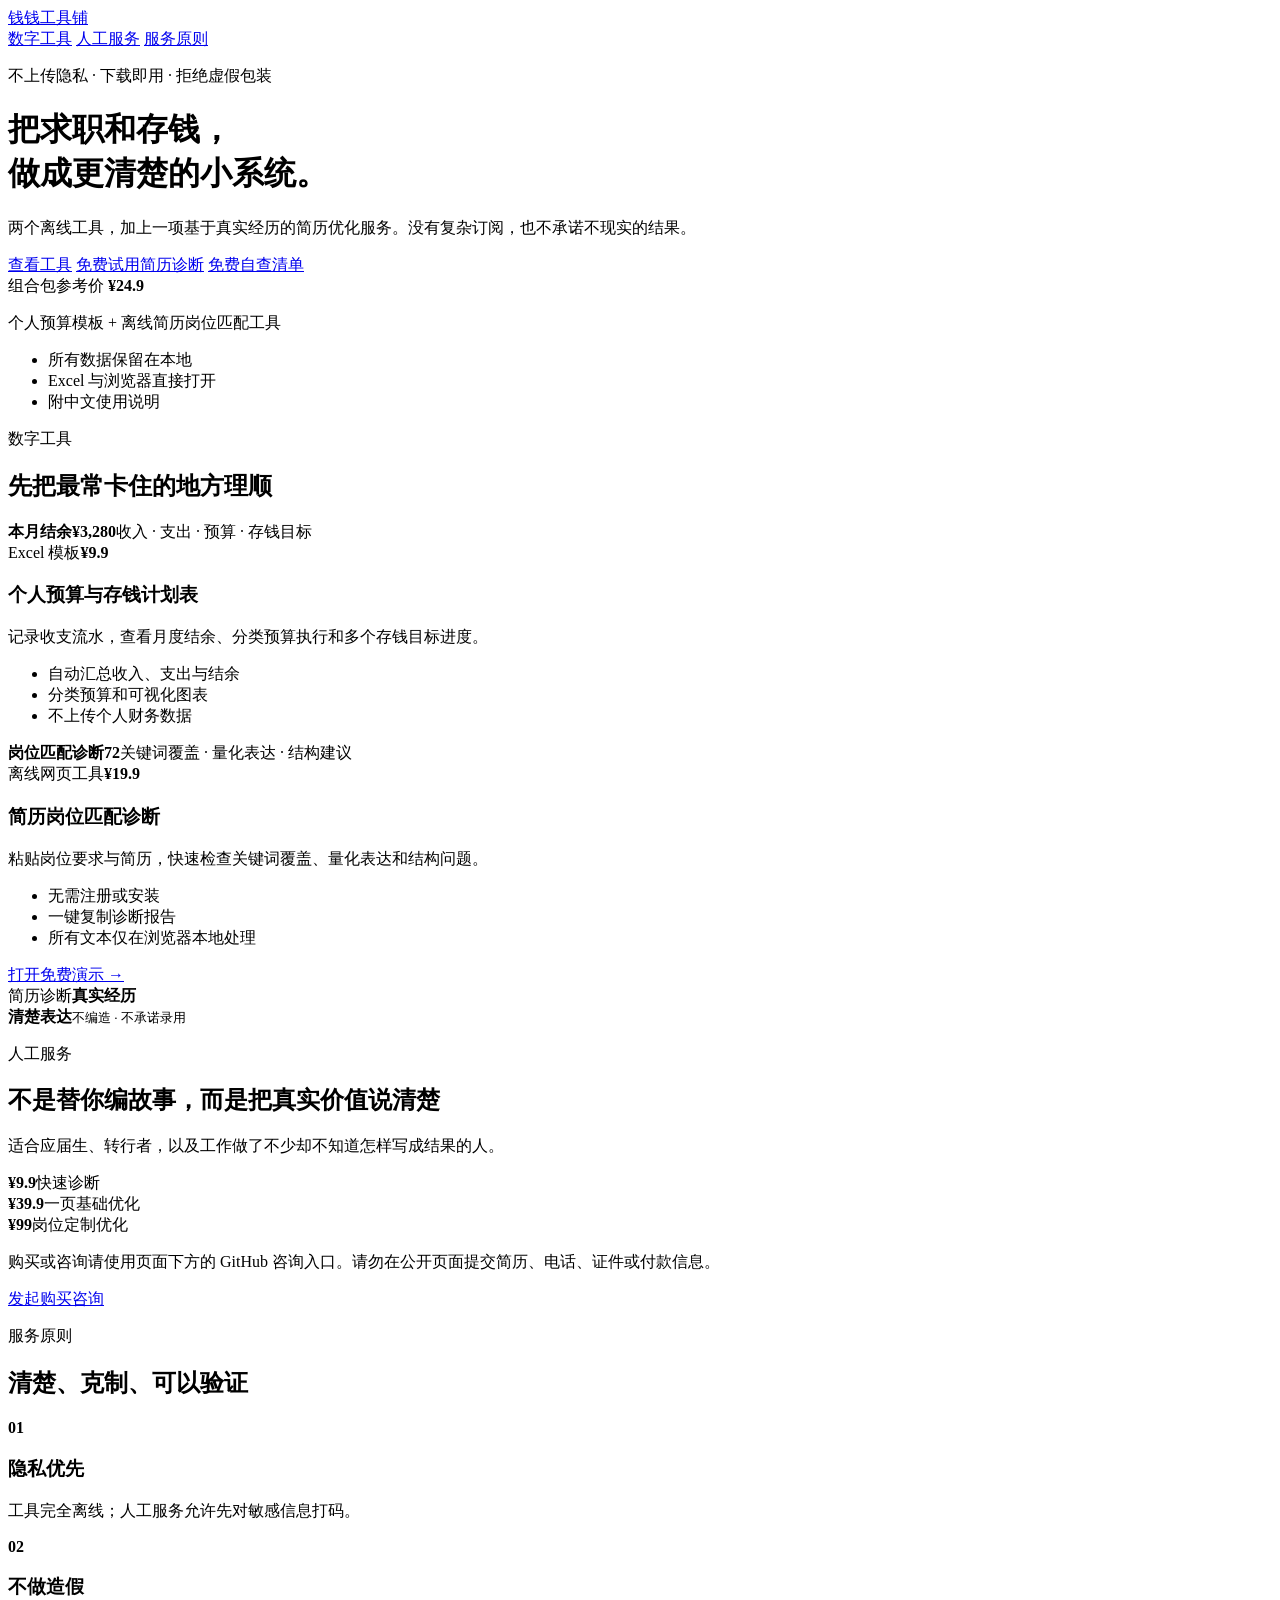
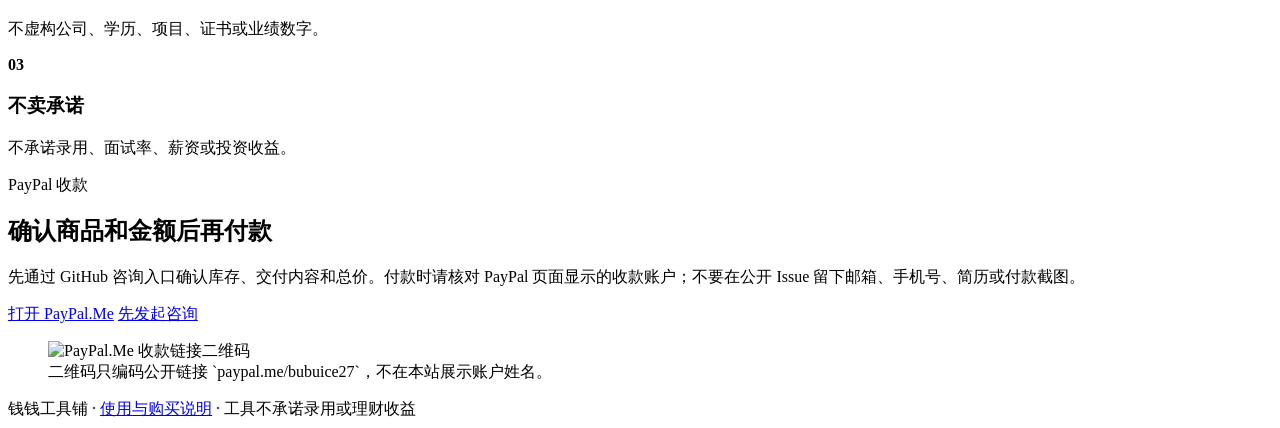
==== index.html @ 722dbca2 "Add initial HTML structure for 钱钱工具铺 website This HTML file contains the structure and content for t" ====
<!doctype html>
<html lang="zh-CN">
<head>
  <meta charset="utf-8">
  <meta name="viewport" content="width=device-width, initial-scale=1">
  <meta name="description" content="钱钱工具铺：离线简历诊断、个人预算模板与真实简历优化服务。">
  <title>钱钱工具铺</title>
  <link rel="stylesheet" href="styles.css">
</head>
<body>
  <header class="hero">
    <nav class="nav wrap">
      <a class="brand" href="#top">钱钱工具铺</a>
      <div class="nav-links">
        <a href="#products">数字工具</a>
        <a href="#service">人工服务</a>
        <a href="#principles">服务原则</a>
      </div>
    </nav>

    <div class="hero-grid wrap" id="top">
      <div>
        <p class="eyebrow">不上传隐私 · 下载即用 · 拒绝虚假包装</p>
        <h1>把求职和存钱，<br>做成更清楚的小系统。</h1>
        <p class="hero-copy">两个离线工具，加上一项基于真实经历的简历优化服务。没有复杂订阅，也不承诺不现实的结果。</p>
        <div class="actions">
          <a class="button primary" href="#products">查看工具</a>
          <a class="button secondary" href="resume.html">免费试用简历诊断</a>
          <a class="button secondary" href="free-checklist.html">免费自查清单</a>
        </div>
      </div>
      <aside class="hero-card">
        <span>组合包参考价</span>
        <strong>¥24.9</strong>
        <p>个人预算模板 + 离线简历岗位匹配工具</p>
        <ul>
          <li>所有数据保留在本地</li>
          <li>Excel 与浏览器直接打开</li>
          <li>附中文使用说明</li>
        </ul>
      </aside>
    </div>
  </header>

  <main>
    <section class="section wrap" id="products">
      <div class="section-heading">
        <p class="eyebrow">数字工具</p>
        <h2>先把最常卡住的地方理顺</h2>
      </div>

      <div class="product-grid">
        <article class="product-card">
          <div class="mock-preview budget-mock" aria-label="个人预算模板示意图"><b>本月结余</b><strong>¥3,280</strong><span>收入 · 支出 · 预算 · 存钱目标</span></div>
          <div class="product-body">
            <div class="product-meta"><span>Excel 模板</span><strong>¥9.9</strong></div>
            <h3>个人预算与存钱计划表</h3>
            <p>记录收支流水，查看月度结余、分类预算执行和多个存钱目标进度。</p>
            <ul>
              <li>自动汇总收入、支出与结余</li>
              <li>分类预算和可视化图表</li>
              <li>不上传个人财务数据</li>
            </ul>
          </div>
        </article>

        <article class="product-card">
          <div class="mock-preview resume-mock" aria-label="简历岗位匹配工具示意图"><b>岗位匹配诊断</b><strong>72</strong><span>关键词覆盖 · 量化表达 · 结构建议</span></div>
          <div class="product-body">
            <div class="product-meta"><span>离线网页工具</span><strong>¥19.9</strong></div>
            <h3>简历岗位匹配诊断</h3>
            <p>粘贴岗位要求与简历，快速检查关键词覆盖、量化表达和结构问题。</p>
            <ul>
              <li>无需注册或安装</li>
              <li>一键复制诊断报告</li>
              <li>所有文本仅在浏览器本地处理</li>
            </ul>
            <a class="text-link" href="resume.html">打开免费演示 →</a>
          </div>
        </article>
      </div>
    </section>

    <section class="service-section" id="service">
      <div class="service-grid wrap">
        <div class="service-visual"><span>简历诊断</span><strong>真实经历<br>清楚表达</strong><small>不编造 · 不承诺录用</small></div>
        <div>
          <p class="eyebrow">人工服务</p>
          <h2>不是替你编故事，而是把真实价值说清楚</h2>
          <p>适合应届生、转行者，以及工作做了不少却不知道怎样写成结果的人。</p>
          <div class="tiers">
            <div><strong>¥9.9</strong><span>快速诊断</span></div>
            <div><strong>¥39.9</strong><span>一页基础优化</span></div>
            <div><strong>¥99</strong><span>岗位定制优化</span></div>
          </div>
          <p class="contact-note">购买或咨询请使用页面下方的 GitHub 咨询入口。请勿在公开页面提交简历、电话、证件或付款信息。</p>
          <a class="button inquiry" href="https://github.com/clistina27/qianqian-tools/issues/new?template=purchase.yml">发起购买咨询</a>
        </div>
      </div>
    </section>

    <section class="section wrap" id="principles">
      <div class="section-heading">
        <p class="eyebrow">服务原则</p>
        <h2>清楚、克制、可以验证</h2>
      </div>
      <div class="principle-grid">
        <article><b>01</b><h3>隐私优先</h3><p>工具完全离线；人工服务允许先对敏感信息打码。</p></article>
        <article><b>02</b><h3>不做造假</h3><p>不虚构公司、学历、项目、证书或业绩数字。</p></article>
        <article><b>03</b><h3>不卖承诺</h3><p>不承诺录用、面试率、薪资或投资收益。</p></article>
      </div>
    </section>

    <section class="payment-section" id="payment">
      <div class="payment-grid wrap">
        <div>
          <p class="eyebrow">PayPal 收款</p>
          <h2>确认商品和金额后再付款</h2>
          <p>先通过 GitHub 咨询入口确认库存、交付内容和总价。付款时请核对 PayPal 页面显示的收款账户；不要在公开 Issue 留下邮箱、手机号、简历或付款截图。</p>
          <div class="actions payment-actions">
            <a class="button inquiry" href="https://paypal.me/bubuice27" target="_blank" rel="noopener noreferrer">打开 PayPal.Me</a>
            <a class="button outline" href="https://github.com/clistina27/qianqian-tools/issues/new?template=purchase.yml">先发起咨询</a>
          </div>
        </div>
        <figure class="payment-qr">
          <img src="https://api.qrserver.com/v1/create-qr-code/?size=600x600&amp;margin=24&amp;data=https%3A%2F%2Fpaypal.me%2Fbubuice27" alt="PayPal.Me 收款链接二维码">
          <figcaption>二维码只编码公开链接 `paypal.me/bubuice27`，不在本站展示账户姓名。</figcaption>
        </figure>
      </div>
    </section>
  </main>

  <footer><div class="wrap">钱钱工具铺 · <a href="TERMS.md">使用与购买说明</a> · 工具不承诺录用或理财收益</div></footer>
</body>
</html>
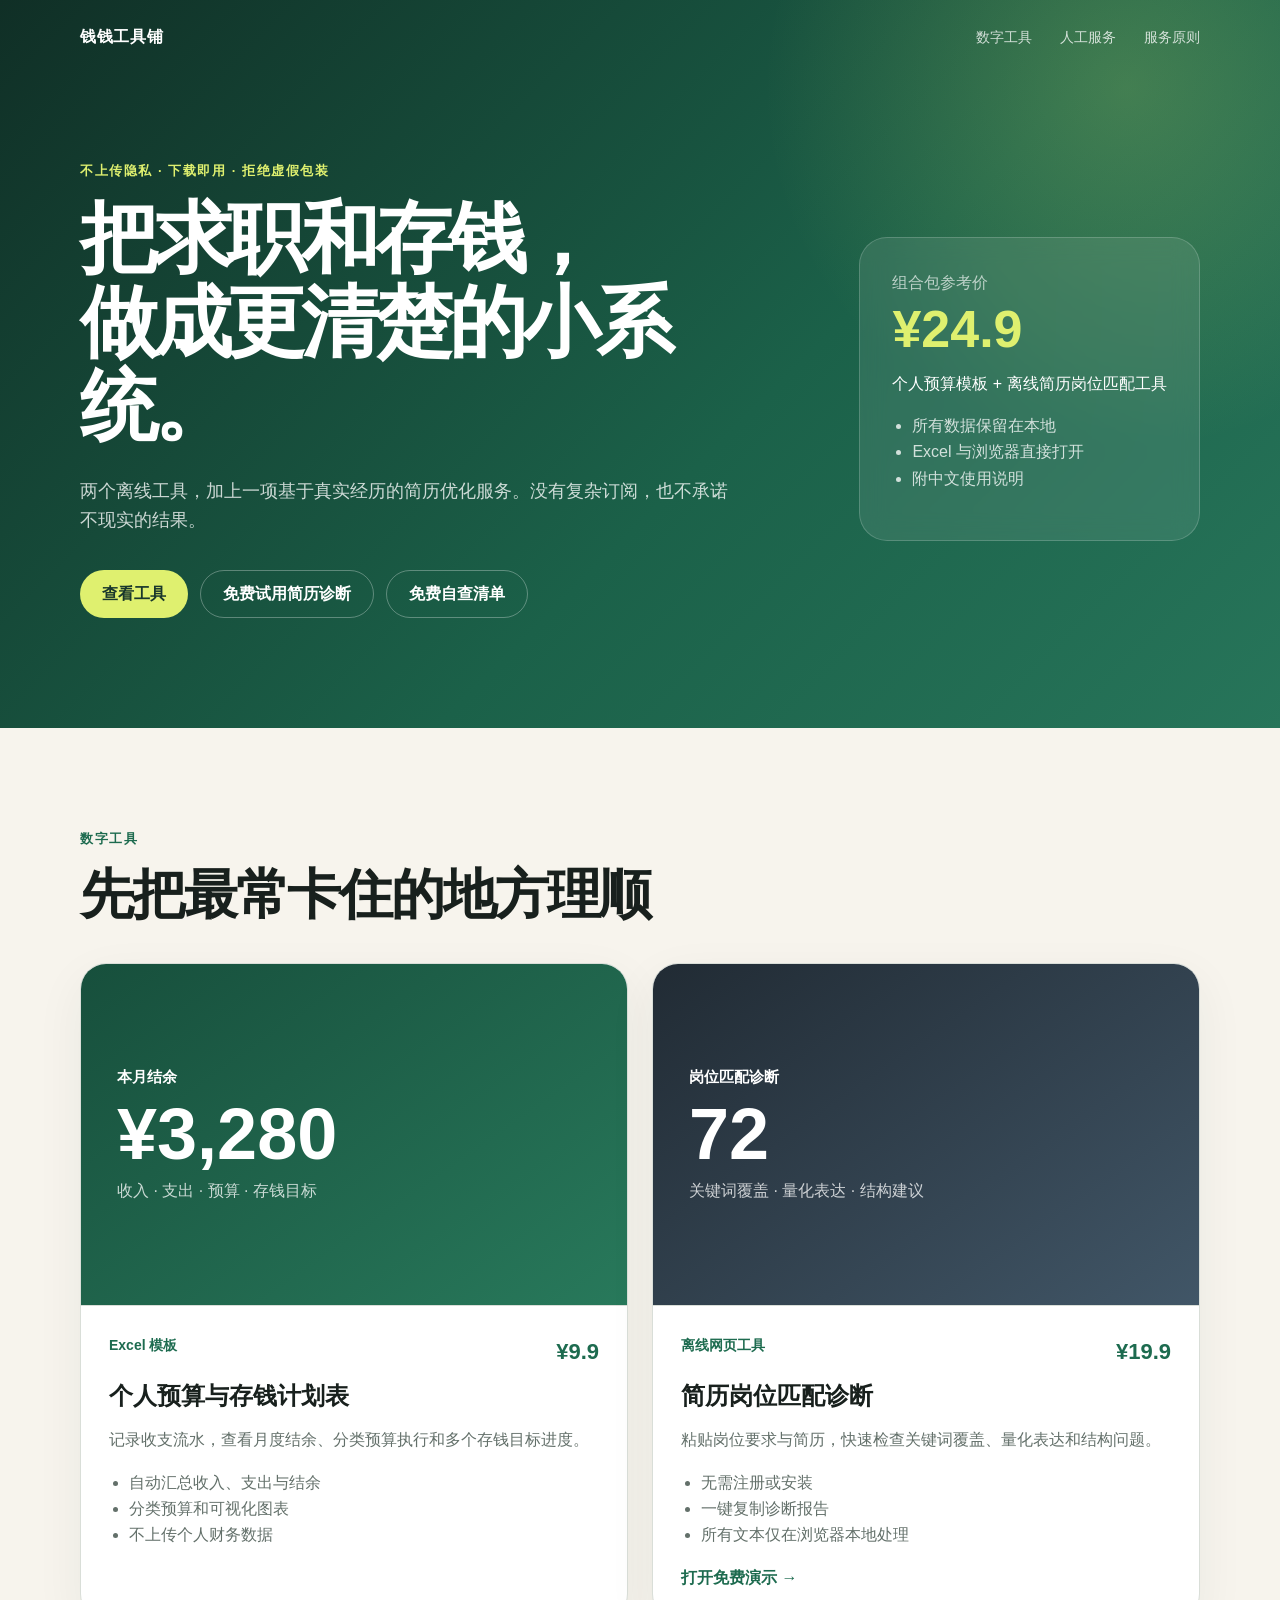
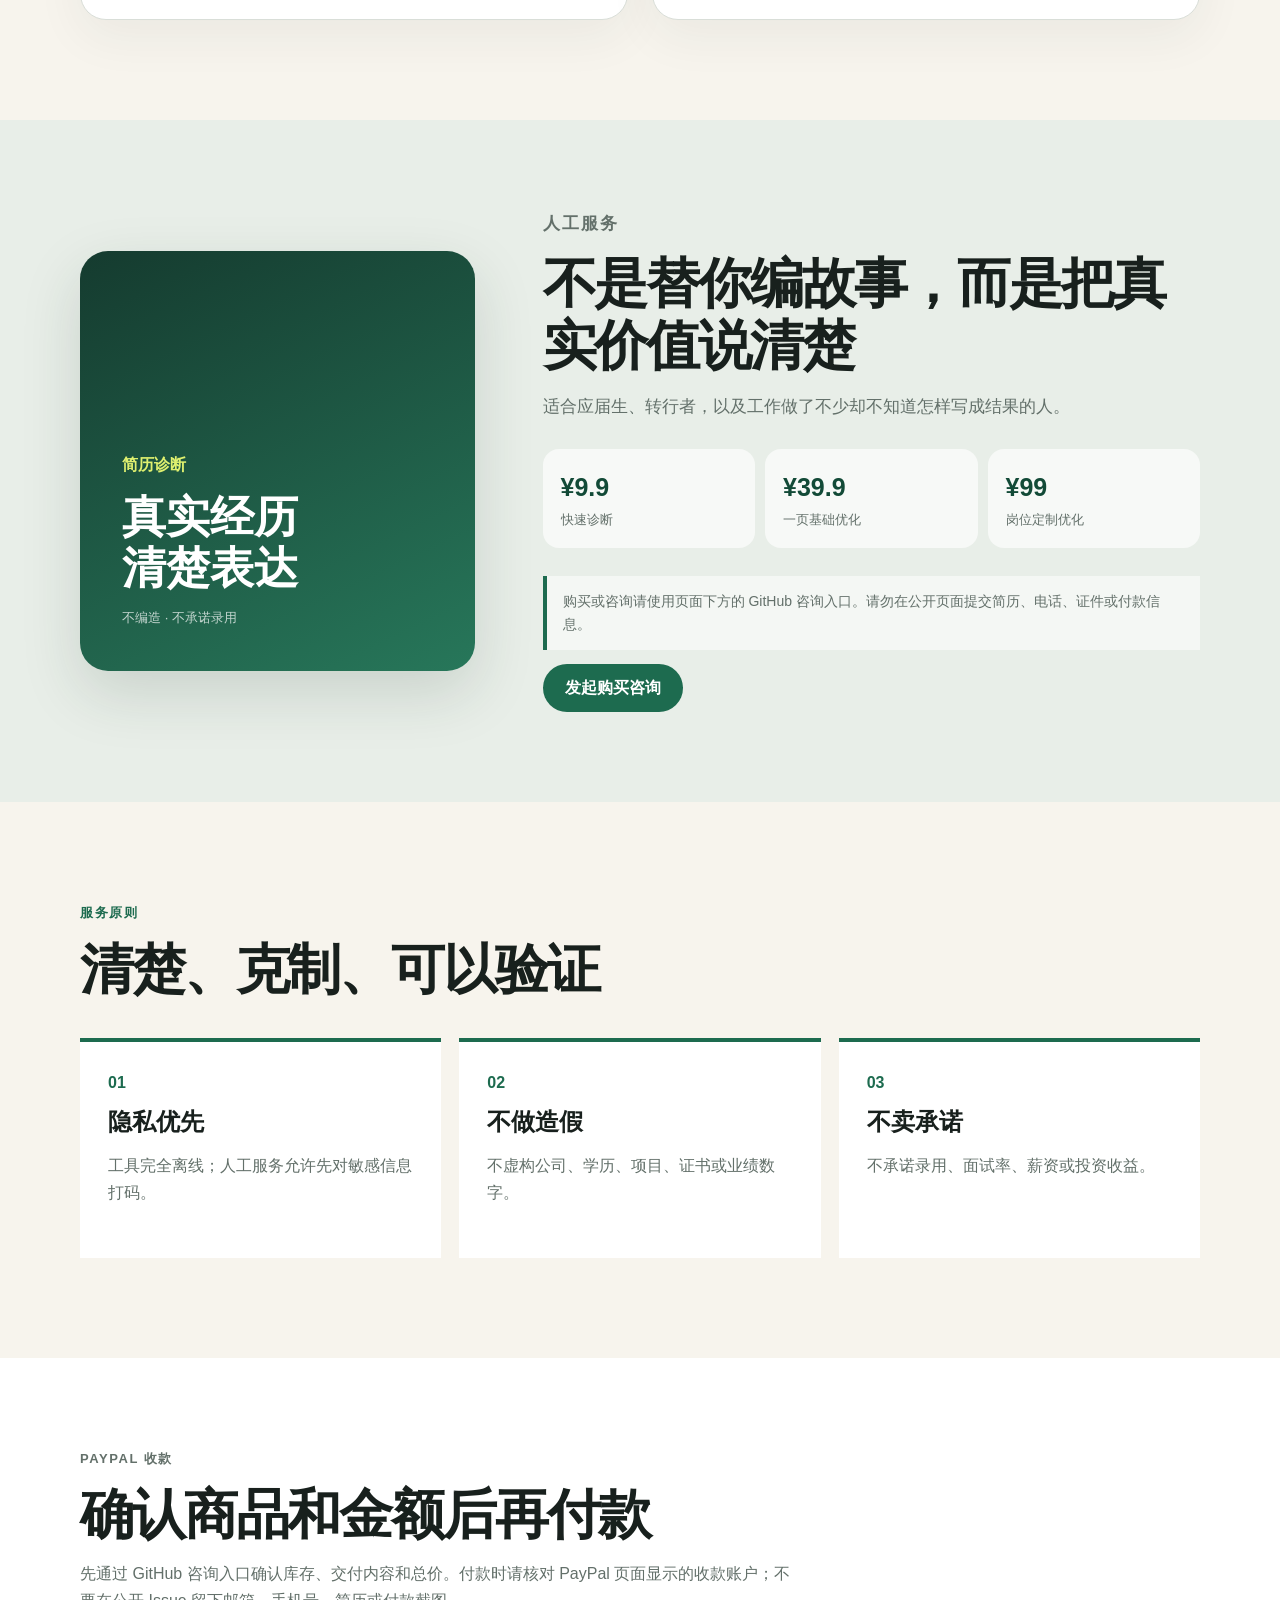
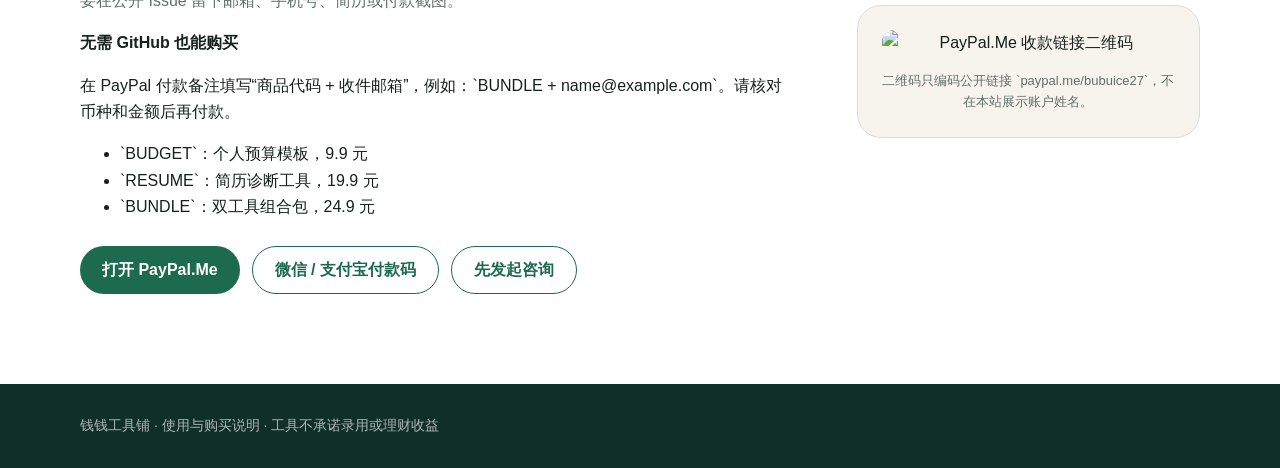
==== commit 643420df: "Update index.html" ====
--- a/index.html
+++ b/index.html
@@ -117,8 +117,18 @@
           <p class="eyebrow">PayPal 收款</p>
           <h2>确认商品和金额后再付款</h2>
           <p>先通过 GitHub 咨询入口确认库存、交付内容和总价。付款时请核对 PayPal 页面显示的收款账户；不要在公开 Issue 留下邮箱、手机号、简历或付款截图。</p>
+          <div class="order-note">
+            <b>无需 GitHub 也能购买</b>
+            <p>在 PayPal 付款备注填写“商品代码 + 收件邮箱”，例如：`BUNDLE + name@example.com`。请核对币种和金额后再付款。</p>
+            <ul>
+              <li>`BUDGET`：个人预算模板，9.9 元</li>
+              <li>`RESUME`：简历诊断工具，19.9 元</li>
+              <li>`BUNDLE`：双工具组合包，24.9 元</li>
+            </ul>
+          </div>
           <div class="actions payment-actions">
             <a class="button inquiry" href="https://paypal.me/bubuice27" target="_blank" rel="noopener noreferrer">打开 PayPal.Me</a>
+            <a class="button outline" href="payment.html">微信 / 支付宝付款码</a>
             <a class="button outline" href="https://github.com/clistina27/qianqian-tools/issues/new?template=purchase.yml">先发起咨询</a>
           </div>
         </div>
--- a/styles.css
+++ b/styles.css
@@ -0,0 +1,104 @@
+:root {
+  --ink: #18201d;
+  --muted: #63706a;
+  --paper: #f7f4ed;
+  --card: #ffffff;
+  --green: #1d6b4f;
+  --green-dark: #124a37;
+  --lime: #dff06f;
+  --line: #d9ded8;
+}
+
+* { box-sizing: border-box; }
+html { scroll-behavior: smooth; }
+body {
+  margin: 0;
+  color: var(--ink);
+  background: var(--paper);
+  font-family: Inter, "Microsoft YaHei", "PingFang SC", sans-serif;
+  line-height: 1.65;
+}
+a { color: inherit; text-decoration: none; }
+.wrap { width: min(1120px, calc(100% - 40px)); margin: 0 auto; }
+
+.hero {
+  min-height: 680px;
+  color: #fff;
+  background:
+    radial-gradient(circle at 88% 12%, rgba(223, 240, 111, .2), transparent 28%),
+    linear-gradient(135deg, #102f26, #1b6149 58%, #27755a);
+}
+.nav { display: flex; align-items: center; justify-content: space-between; padding: 24px 0; }
+.brand { font-weight: 800; letter-spacing: .04em; }
+.nav-links { display: flex; gap: 28px; color: rgba(255,255,255,.78); font-size: 14px; }
+.nav-links a:hover { color: #fff; }
+.hero-grid { display: grid; grid-template-columns: 1.35fr .65fr; gap: 72px; align-items: center; padding: 86px 0 110px; }
+.eyebrow { margin: 0 0 14px; color: var(--green); font-size: 13px; font-weight: 800; letter-spacing: .12em; text-transform: uppercase; }
+.hero .eyebrow { color: var(--lime); }
+h1 { margin: 0; font-size: clamp(46px, 6.4vw, 78px); line-height: 1.08; letter-spacing: -.055em; }
+.hero-copy { max-width: 650px; margin: 28px 0 34px; color: rgba(255,255,255,.78); font-size: 18px; }
+.actions { display: flex; flex-wrap: wrap; gap: 12px; }
+.button { display: inline-flex; min-height: 48px; align-items: center; padding: 0 22px; border-radius: 999px; font-weight: 800; }
+.primary { color: #19372c; background: var(--lime); }
+.secondary { border: 1px solid rgba(255,255,255,.3); color: #fff; }
+.inquiry { color: #fff; background: var(--green); }
+.hero-card { padding: 32px; border: 1px solid rgba(255,255,255,.18); border-radius: 28px; background: rgba(255,255,255,.09); backdrop-filter: blur(12px); }
+.hero-card span { color: rgba(255,255,255,.66); }
+.hero-card strong { display: block; margin: 6px 0; color: var(--lime); font-size: 52px; line-height: 1; }
+.hero-card ul { padding-left: 20px; color: rgba(255,255,255,.78); }
+
+.section { padding: 100px 0; }
+.section-heading { max-width: 720px; margin-bottom: 38px; }
+h2 { margin: 0; font-size: clamp(34px, 4.4vw, 54px); line-height: 1.15; letter-spacing: -.04em; }
+.product-grid { display: grid; grid-template-columns: repeat(2, 1fr); gap: 24px; }
+.product-card { overflow: hidden; border: 1px solid var(--line); border-radius: 26px; background: var(--card); box-shadow: 0 16px 50px rgba(35,52,44,.06); }
+.mock-preview { display: flex; aspect-ratio: 16/10; flex-direction: column; justify-content: center; padding: 36px; border-bottom: 1px solid var(--line); }
+.mock-preview b { font-size: 15px; }
+.mock-preview strong { display: block; margin: 8px 0; font-size: clamp(44px, 6vw, 72px); line-height: 1; }
+.mock-preview span { color: rgba(255,255,255,.76); }
+.budget-mock { color: #fff; background: linear-gradient(145deg,#174f3c,#28795b); }
+.resume-mock { color: #fff; background: linear-gradient(145deg,#212b34,#415667); }
+.product-body { padding: 28px; }
+.product-meta { display: flex; justify-content: space-between; color: var(--green); font-size: 14px; font-weight: 800; }
+.product-meta strong { font-size: 22px; }
+h3 { margin: 10px 0 8px; font-size: 24px; line-height: 1.3; }
+.product-body p, .product-body li { color: var(--muted); }
+.product-body ul { padding-left: 20px; }
+.text-link { color: var(--green); font-weight: 800; }
+
+.service-section { padding: 90px 0; background: #e8eee8; }
+.service-grid { display: grid; grid-template-columns: .75fr 1.25fr; gap: 68px; align-items: center; }
+.service-visual { display: flex; min-height: 420px; flex-direction: column; justify-content: flex-end; padding: 42px; border-radius: 28px; color: #fff; background: linear-gradient(155deg,#153b2f,#27775a); box-shadow: 0 22px 60px rgba(25,52,40,.15); }
+.service-visual span { color: var(--lime); font-weight: 800; }
+.service-visual strong { margin: 14px 0; font-size: 44px; line-height: 1.15; }
+.service-visual small { color: rgba(255,255,255,.72); }
+.service-grid p { color: var(--muted); font-size: 17px; }
+.tiers { display: grid; grid-template-columns: repeat(3, 1fr); gap: 10px; margin: 28px 0; }
+.tiers div { padding: 18px; border-radius: 16px; background: rgba(255,255,255,.65); }
+.tiers strong, .tiers span { display: block; }
+.tiers strong { color: var(--green-dark); font-size: 25px; }
+.tiers span { color: var(--muted); font-size: 13px; }
+.contact-note { padding: 14px 16px; border-left: 4px solid var(--green); background: rgba(255,255,255,.55); font-size: 14px !important; }
+
+.principle-grid { display: grid; grid-template-columns: repeat(3, 1fr); gap: 18px; }
+.principle-grid article { min-height: 220px; padding: 28px; border-top: 4px solid var(--green); background: #fff; }
+.principle-grid b { color: var(--green); }
+.principle-grid p { color: var(--muted); }
+.payment-section { padding: 90px 0; background: #fff; }
+.payment-grid { display: grid; grid-template-columns: 1.35fr .65fr; gap: 64px; align-items: center; }
+.payment-grid > div > p { max-width: 720px; color: var(--muted); }
+.payment-actions { margin-top: 26px; }
+.outline { border: 1px solid var(--green); color: var(--green); }
+.payment-qr { margin: 0; padding: 24px; border: 1px solid var(--line); border-radius: 24px; background: var(--paper); text-align: center; }
+.payment-qr img { display: block; width: min(100%, 330px); margin: 0 auto; border-radius: 12px; }
+.payment-qr figcaption { margin-top: 14px; color: var(--muted); font-size: 13px; }
+footer { padding: 30px 0; color: rgba(255,255,255,.65); background: #102f26; font-size: 14px; }
+
+@media (max-width: 800px) {
+  .nav-links { display: none; }
+  .hero { min-height: auto; }
+  .hero-grid, .service-grid, .payment-grid { grid-template-columns: 1fr; gap: 38px; padding-top: 55px; }
+  .product-grid, .principle-grid { grid-template-columns: 1fr; }
+  .section { padding: 72px 0; }
+  .tiers { grid-template-columns: 1fr; }
+}
